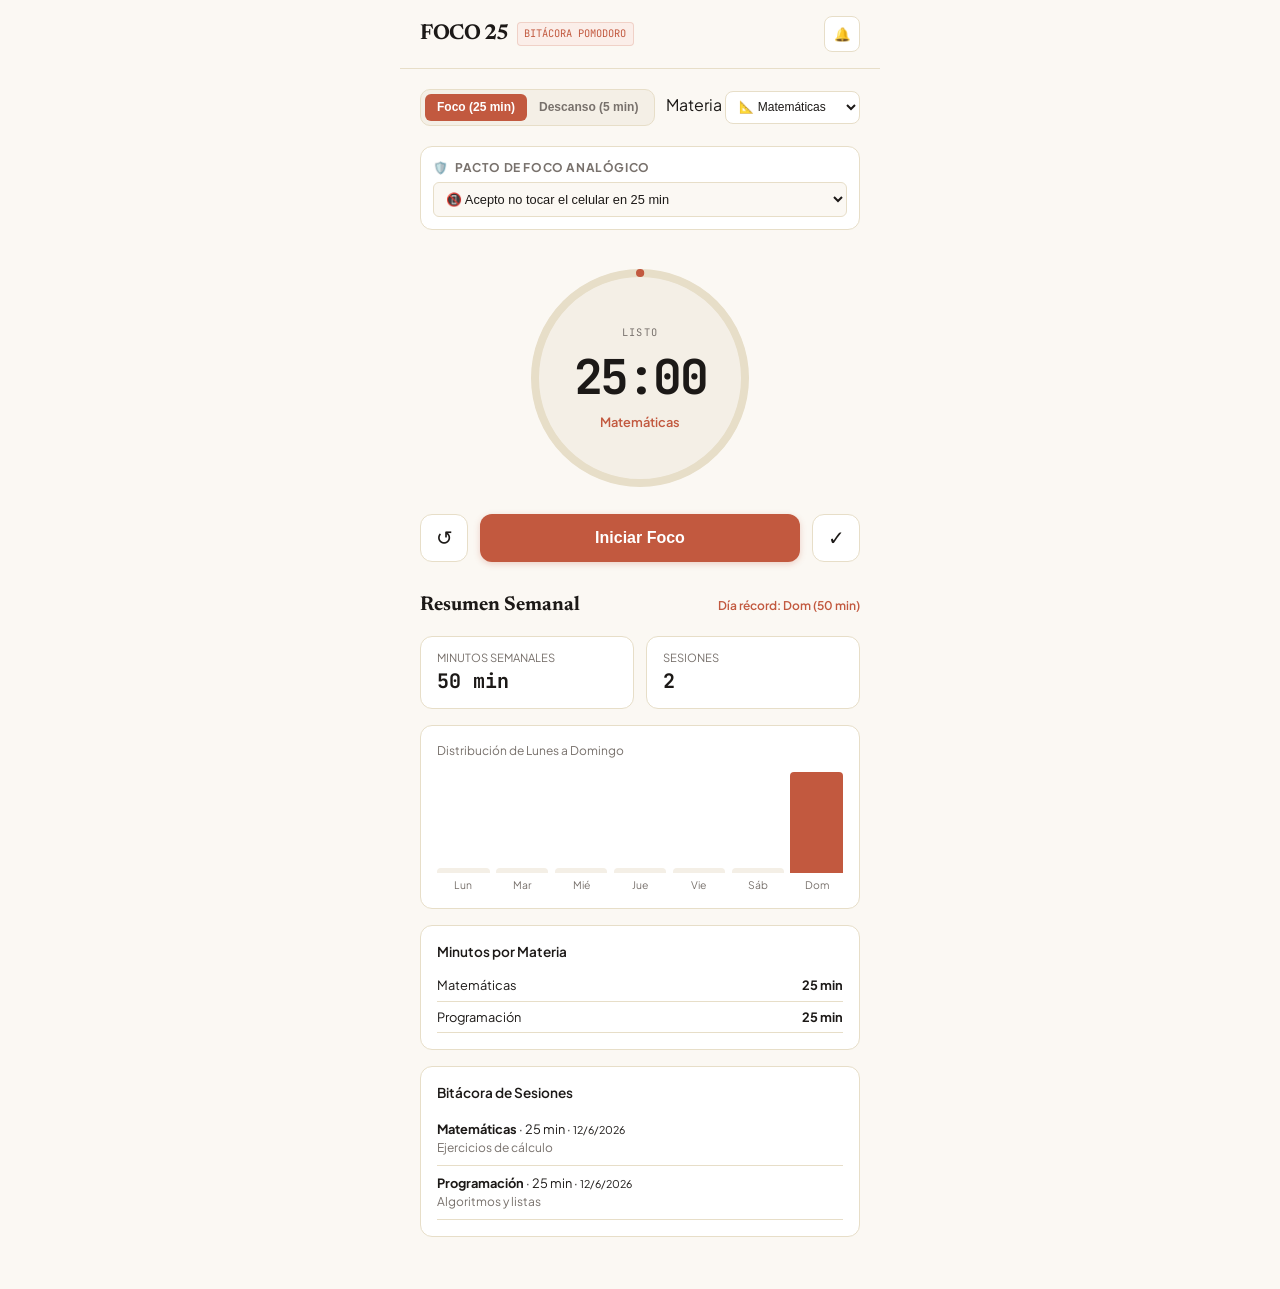
==== habitos-de-estudio-3196324/index.html @ 3e183fe4 "P0: primera version generada con IA" ====
<!DOCTYPE html>
<html lang="es">
<head>
  <meta charset="UTF-8" />
  <meta name="viewport" content="width=device-width, initial-scale=1.0, maximum-scale=1.0, user-scalable=no" />
  <title>FOCO 25 - Hábitos de Estudio y Pomodoro</title>
  <!-- Fuentes Google: Estilo editorial vintage y números tabulares -->
  <link rel="preconnect" href="https://fonts.googleapis.com" />
  <link rel="preconnect" href="https://fonts.gstatic.com" crossorigin />
  <link href="https://fonts.googleapis.com/css2?family=Newsreader:ital,opsz,wght@0,6..72,400..700;1,6..72,400;1,6..72,600&family=Plus+Jakarta+Sans:wght@400;500;600;700&family=JetBrains+Mono:wght@400;500;600&display=swap" rel="stylesheet" />
  <link rel="stylesheet" href="styles.css" />
</head>
<body>
  <!-- Contenedor principal de la app -->
  <div id="app" class="app-container">
    <!-- Encabezado superior -->
    <header class="top-bar">
      <div class="brand">
        <h1 class="logo-title">FOCO 25</h1>
        <span class="badge-tag">Bitácora Pomodoro</span>
      </div>
      <div class="top-actions">
        <button id="btnSoundToggle" class="btn-icon" title="Sonido tictac analógico">
          <span id="soundIcon">🔔</span>
        </button>
      </div>
    </header>

    <!-- Contenido principal -->
    <main class="main-content">
      <!-- Selector de Modo: Trabajo (25m) vs Descanso (5m) -->
      <section class="mode-section">
        <div class="segmented-control">
          <button id="btnModeWork" class="segment-btn active" data-mode="work">Foco (25 min)</button>
          <button id="btnModeBreak" class="segment-btn" data-mode="break">Descanso (5 min)</button>
        </div>

        <!-- Selector de Materia Activa -->
        <div class="subject-picker">
          <label for="selectSubject" class="sr-only">Materia</label>
          <select id="selectSubject" class="select-field">
            <option value="Matemáticas">📐 Matemáticas</option>
            <option value="Programación">💻 Programación</option>
            <option value="Historia">📜 Historia</option>
            <option value="Literatura">📖 Literatura</option>
            <option value="Inglés">🇬🇧 Inglés</option>
          </select>
        </div>
      </section>

      <!-- Toque Innovador: Pacto Anti-Distracción -->
      <section class="commitment-card">
        <div class="commitment-header">
          <span class="shield-icon">🛡️</span>
          <strong>Pacto de Foco Analógico</strong>
        </div>
        <select id="selectIntention" class="select-intention">
          <option value="📵 Acepto no tocar el celular por los próximos 25 minutos.">📵 Acepto no tocar el celular en 25 min</option>
          <option value="✈️ Celular en Modo Avión y guardado en la mochila.">✈️ Modo Avión y teléfono guardado</option>
          <option value="🛡️ Cierro pestañas distractoras; solo el apunte y yo.">🛡️ Cierro pestañas distractoras</option>
          <option value="🧘 Mente presente: una sola tarea hasta que suene la campana.">🧘 Mente presente: solo una tarea</option>
        </select>
      </section>

      <!-- Esfera del Temporizador Circular -->
      <section class="timer-section">
        <div class="timer-clock">
          <svg class="progress-ring" width="240" height="240">
            <circle class="ring-bg" cx="120" cy="120" r="105"></circle>
            <circle id="progressCircle" class="ring-progress" cx="120" cy="120" r="105"></circle>
          </svg>
          <div class="timer-display">
            <div id="timerStatus" class="timer-status">LISTO</div>
            <div id="timeText" class="time-text">25:00</div>
            <div id="activeSubjectText" class="active-subject-label">Matemáticas</div>
          </div>
        </div>

        <!-- Controles ergonómicos -->
        <div class="timer-controls">
          <button id="btnReset" class="btn-secondary" title="Reiniciar">↺</button>
          <button id="btnTogglePlay" class="btn-primary">Iniciar Foco</button>
          <button id="btnManualLog" class="btn-secondary" title="Completar y registrar ahora">✓</button>
        </div>
      </section>

      <!-- Resumen Semanal y Gráfico Visual -->
      <section class="weekly-section">
        <div class="section-title-wrap">
          <h2 class="section-title">Resumen Semanal</h2>
          <span id="bestDayBadge" class="record-badge">Día récord: -</span>
        </div>

        <!-- Métricas Rápidas -->
        <div class="stats-row">
          <div class="stat-box">
            <span class="stat-label">Minutos Semanales</span>
            <span id="totalWeeklyMins" class="stat-value">0 min</span>
          </div>
          <div class="stat-box">
            <span class="stat-label">Sesiones</span>
            <span id="totalWeeklySessions" class="stat-value">0</span>
          </div>
        </div>

        <!-- Gráfico de barras de los 7 días de la semana -->
        <div class="chart-container">
          <div class="chart-title">Distribución de Lunes a Domingo</div>
          <div id="weeklyBars" class="chart-bars">
            <!-- Las barras se generan dinámicamente con JavaScript -->
          </div>
        </div>

        <!-- Desglose por materia -->
        <div class="subject-breakdown-card">
          <h3 class="subsection-title">Minutos por Materia</h3>
          <div id="subjectBreakdownList" class="breakdown-list">
            <!-- Items de materias dinámicos -->
          </div>
        </div>

        <!-- Historial de sesiones recientes -->
        <div class="history-card">
          <h3 class="subsection-title">Bitácora de Sesiones</h3>
          <div id="sessionsHistory" class="history-list">
            <!-- Entradas recientes -->
          </div>
        </div>
      </section>
    </main>

    <!-- Modal de registro de sesión completada -->
    <div id="logModal" class="modal-overlay hidden">
      <div class="modal-card">
        <h3>¡Sesión de 25 min Lograda!</h3>
        <p>Guarda el registro de tu esfuerzo en la bitácora:</p>
        <form id="formSaveSession">
          <div class="form-group">
            <label>Materia estudiada:</label>
            <input type="text" id="modalSubject" class="input-text" readonly />
          </div>
          <div class="form-group">
            <label>Minutos de concentración:</label>
            <input type="number" id="modalMins" class="input-text" value="25" />
          </div>
          <div class="form-group">
            <label>¿Qué avanzaste? (opcional):</label>
            <input type="text" id="modalNotes" class="input-text" placeholder="Ej. Ejercicios tema 4 resueltos" />
          </div>
          <div class="modal-buttons">
            <button type="button" id="btnCancelModal" class="btn-cancel">Descartar</button>
            <button type="submit" class="btn-confirm">Guardar en Bitácora</button>
          </div>
        </form>
      </div>
    </div>
  </div>

  <script src="app.js"></script>
</body>
</html>
---- habitos-de-estudio-3196324/styles.css ----
/* ==========================================================
   FOCO 25 - Estilos Vintage Cálido & Minimalista
   Paleta: Pergamino (#fbf8f3), Tinta (#1c1917), Terracota (#c2593f)
   ========================================================== */

:root {
  --bg-parchment: #fbf8f3;
  --card-parchment: #f4efe6;
  --border-parchment: #e7dec8;
  --ink: #1c1917;
  --ink-muted: #78716c;
  --terracotta: #c2593f;
  --terracotta-dark: #a84830;
  --amber: #d97706;
  --cyan: #0891b2;
  --font-serif: 'Newsreader', Georgia, serif;
  --font-sans: 'Plus Jakarta Sans', system-ui, -apple-system, sans-serif;
  --font-mono: 'JetBrains Mono', monospace;
}

* {
  box-sizing: border-box;
  margin: 0;
  padding: 0;
}

body {
  font-family: var(--font-sans);
  background-color: var(--bg-parchment);
  color: var(--ink);
  line-height: 1.5;
  -webkit-font-smoothing: antialiased;
}

.app-container {
  max-width: 480px;
  margin: 0 auto;
  min-height: 100vh;
  display: flex;
  flex-direction: column;
  padding-bottom: 2rem;
}

/* Barra superior */
.top-bar {
  display: flex;
  align-items: center;
  justify-content: space-between;
  padding: 1rem 1.25rem;
  border-bottom: 1px solid var(--border-parchment);
  background-color: rgba(251, 248, 243, 0.95);
  position: sticky;
  top: 0;
  z-index: 10;
}

.brand {
  display: flex;
  align-items: center;
  gap: 0.5rem;
}

.logo-title {
  font-family: var(--font-serif);
  font-size: 1.35rem;
  font-weight: 700;
  letter-spacing: -0.02em;
}

.badge-tag {
  font-size: 0.65rem;
  font-family: var(--font-mono);
  background: #fbeee9;
  color: var(--terracotta);
  padding: 0.2rem 0.4rem;
  border-radius: 4px;
  border: 1px solid rgba(194, 89, 63, 0.2);
  text-transform: uppercase;
}

.btn-icon {
  background: white;
  border: 1px solid var(--border-parchment);
  border-radius: 8px;
  width: 36px;
  height: 36px;
  display: flex;
  align-items: center;
  justify-content: center;
  cursor: pointer;
}

/* Secciones de contenido */
.main-content {
  padding: 1.25rem;
  display: flex;
  flex-direction: column;
  gap: 1.25rem;
}

.mode-section {
  display: flex;
  justify-content: space-between;
  align-items: center;
  gap: 0.5rem;
}

.segmented-control {
  display: flex;
  background: var(--card-parchment);
  padding: 0.25rem;
  border-radius: 10px;
  border: 1px solid var(--border-parchment);
}

.segment-btn {
  border: none;
  background: transparent;
  padding: 0.4rem 0.75rem;
  font-size: 0.75rem;
  font-weight: 600;
  color: var(--ink-muted);
  border-radius: 6px;
  cursor: pointer;
  transition: all 0.2s;
}

.segment-btn.active {
  background: var(--terracotta);
  color: white;
}

.select-field {
  padding: 0.45rem 0.6rem;
  font-size: 0.75rem;
  border-radius: 8px;
  border: 1px solid var(--border-parchment);
  background: white;
  color: var(--ink);
  cursor: pointer;
}

/* Tarjeta del compromiso analógico */
.commitment-card {
  background: white;
  border: 1px solid var(--border-parchment);
  border-radius: 12px;
  padding: 0.75rem;
  display: flex;
  flex-direction: column;
  gap: 0.35rem;
}

.commitment-header {
  display: flex;
  align-items: center;
  gap: 0.4rem;
  font-size: 0.75rem;
  color: var(--ink-muted);
  text-transform: uppercase;
  letter-spacing: 0.05em;
}

.select-intention {
  width: 100%;
  border: 1px solid var(--border-parchment);
  border-radius: 6px;
  padding: 0.5rem;
  font-size: 0.8rem;
  background: #fbf8f3;
  color: var(--ink);
}

/* Temporizador circular */
.timer-section {
  display: flex;
  flex-direction: column;
  align-items: center;
  margin: 0.5rem 0;
}

.timer-clock {
  position: relative;
  width: 240px;
  height: 240px;
  display: flex;
  align-items: center;
  justify-content: center;
}

.progress-ring {
  transform: rotate(-90deg);
}

.ring-bg {
  fill: var(--card-parchment);
  stroke: var(--border-parchment);
  stroke-width: 8;
}

.ring-progress {
  fill: transparent;
  stroke: var(--terracotta);
  stroke-width: 8;
  stroke-dasharray: 660;
  stroke-dashoffset: 0;
  stroke-linecap: round;
  transition: stroke-dashoffset 0.3s;
}

.timer-display {
  position: absolute;
  text-align: center;
}

.timer-status {
  font-size: 0.65rem;
  font-family: var(--font-mono);
  letter-spacing: 0.1em;
  color: var(--ink-muted);
}

.time-text {
  font-family: var(--font-mono);
  font-size: 3rem;
  font-weight: 700;
  letter-spacing: -0.05em;
}

.active-subject-label {
  font-size: 0.8rem;
  color: var(--terracotta);
  font-weight: 600;
}

/* Botones de control */
.timer-controls {
  display: flex;
  align-items: center;
  gap: 0.75rem;
  margin-top: 1rem;
  width: 100%;
}

.btn-primary {
  flex: 1;
  background: var(--terracotta);
  color: white;
  border: none;
  border-radius: 12px;
  height: 48px;
  font-size: 1rem;
  font-weight: 600;
  cursor: pointer;
  box-shadow: 0 2px 6px rgba(194, 89, 63, 0.25);
}

.btn-secondary {
  width: 48px;
  height: 48px;
  background: white;
  border: 1px solid var(--border-parchment);
  border-radius: 12px;
  font-size: 1.25rem;
  color: var(--ink);
  cursor: pointer;
}

/* Resumen semanal y gráficos */
.weekly-section {
  display: flex;
  flex-direction: column;
  gap: 1rem;
}

.section-title-wrap {
  display: flex;
  justify-content: space-between;
  align-items: baseline;
}

.section-title {
  font-family: var(--font-serif);
  font-size: 1.25rem;
  font-weight: 700;
}

.record-badge {
  font-size: 0.75rem;
  color: var(--terracotta);
  font-weight: 600;
}

.stats-row {
  display: grid;
  grid-template-columns: 1fr 1fr;
  gap: 0.75rem;
}

.stat-box {
  background: white;
  border: 1px solid var(--border-parchment);
  border-radius: 12px;
  padding: 0.75rem 1rem;
}

.stat-label {
  font-size: 0.7rem;
  color: var(--ink-muted);
  text-transform: uppercase;
  display: block;
}

.stat-value {
  font-family: var(--font-mono);
  font-size: 1.25rem;
  font-weight: 700;
}

.chart-container {
  background: white;
  border: 1px solid var(--border-parchment);
  border-radius: 12px;
  padding: 1rem;
}

.chart-title {
  font-size: 0.75rem;
  color: var(--ink-muted);
  margin-bottom: 0.75rem;
}

.chart-bars {
  display: grid;
  grid-template-columns: repeat(7, 1fr);
  gap: 0.4rem;
  height: 120px;
  align-items: flex-end;
}

.bar-col {
  display: flex;
  flex-direction: column;
  align-items: center;
  height: 100%;
  justify-content: flex-end;
}

.bar-pill {
  width: 100%;
  background: var(--card-parchment);
  border-radius: 4px 4px 0 0;
  min-height: 4px;
  transition: height 0.3s;
}

.bar-pill.peak {
  background: var(--terracotta);
}

.bar-label {
  font-size: 0.65rem;
  color: var(--ink-muted);
  margin-top: 0.25rem;
}

.subject-breakdown-card, .history-card {
  background: white;
  border: 1px solid var(--border-parchment);
  border-radius: 12px;
  padding: 1rem;
}

.subsection-title {
  font-size: 0.85rem;
  font-weight: 600;
  margin-bottom: 0.5rem;
}

.breakdown-item {
  display: flex;
  justify-content: space-between;
  font-size: 0.8rem;
  padding: 0.35rem 0;
  border-bottom: 1px solid var(--border-parchment);
}

.history-item {
  font-size: 0.8rem;
  padding: 0.5rem 0;
  border-bottom: 1px solid var(--border-parchment);
}

/* Modales */
.modal-overlay {
  position: fixed;
  inset: 0;
  background: rgba(28, 25, 23, 0.6);
  display: flex;
  align-items: center;
  justify-content: center;
  padding: 1rem;
  z-index: 100;
}

.modal-overlay.hidden {
  display: none;
}

.modal-card {
  background: var(--bg-parchment);
  border-radius: 16px;
  padding: 1.5rem;
  width: 100%;
  max-width: 360px;
  border: 1px solid var(--border-parchment);
}

.form-group {
  margin: 0.75rem 0;
}

.form-group label {
  font-size: 0.75rem;
  display: block;
  margin-bottom: 0.25rem;
}

.input-text {
  width: 100%;
  padding: 0.5rem;
  border-radius: 6px;
  border: 1px solid var(--border-parchment);
  font-size: 0.85rem;
}

.modal-buttons {
  display: flex;
  justify-content: flex-end;
  gap: 0.5rem;
  margin-top: 1rem;
}

.btn-cancel {
  background: transparent;
  border: none;
  color: var(--ink-muted);
  cursor: pointer;
  padding: 0.5rem 0.75rem;
}

.btn-confirm {
  background: var(--terracotta);
  color: white;
  border: none;
  border-radius: 8px;
  padding: 0.5rem 1rem;
  font-weight: 600;
  cursor: pointer;
}
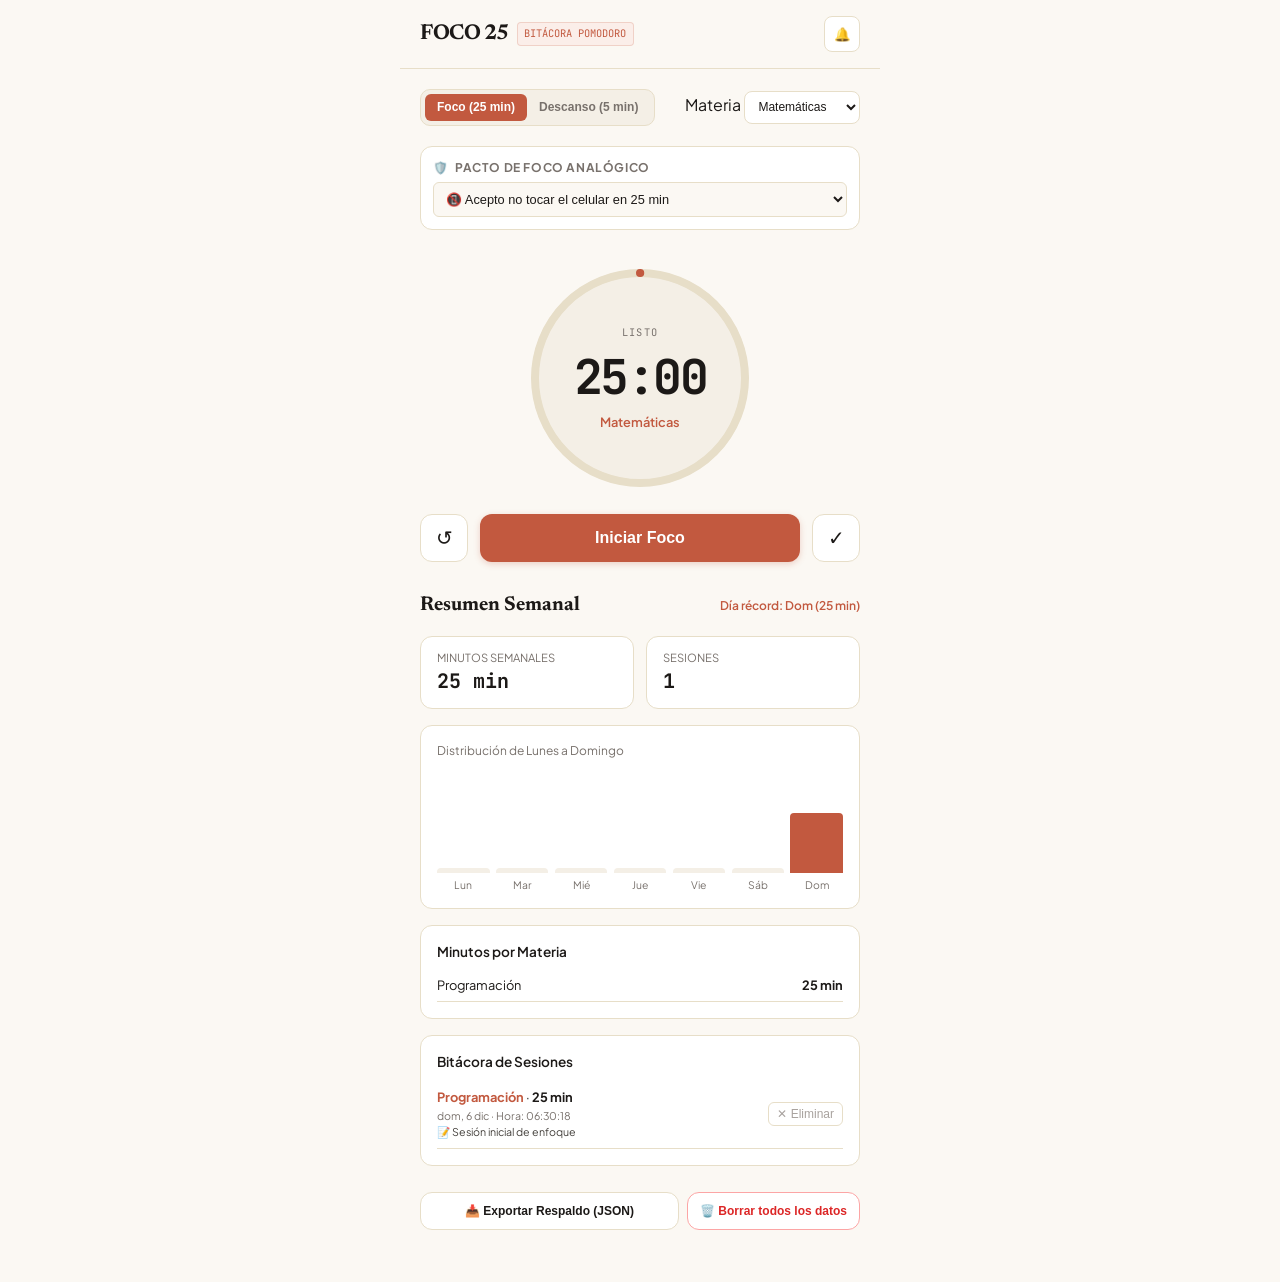
==== commit 40477b19: "M2: persistencia de datos" ====
--- a/habitos-de-estudio-3196324/index.html
+++ b/habitos-de-estudio-3196324/index.html
@@ -126,6 +126,16 @@
             <!-- Entradas recientes -->
           </div>
         </div>
+
+        <!-- Acciones de respaldo y gestión de datos -->
+        <div class="backup-actions" style="display: flex; gap: 8px; flex-wrap: wrap; margin-top: 10px;">
+          <button id="btnExportJSON" class="btn-secondary" style="flex: 1; height: 38px; font-size: 0.75rem; font-weight: 600; width: auto; padding: 0 12px; display: flex; align-items: center; justify-content: center; gap: 6px;">
+            📥 Exportar Respaldo (JSON)
+          </button>
+          <button id="btnClearAll" class="btn-secondary" style="height: 38px; font-size: 0.75rem; font-weight: 600; width: auto; padding: 0 12px; color: #dc2626; border-color: #fca5a5;">
+            🗑️ Borrar todos los datos
+          </button>
+        </div>
       </section>
     </main>
 
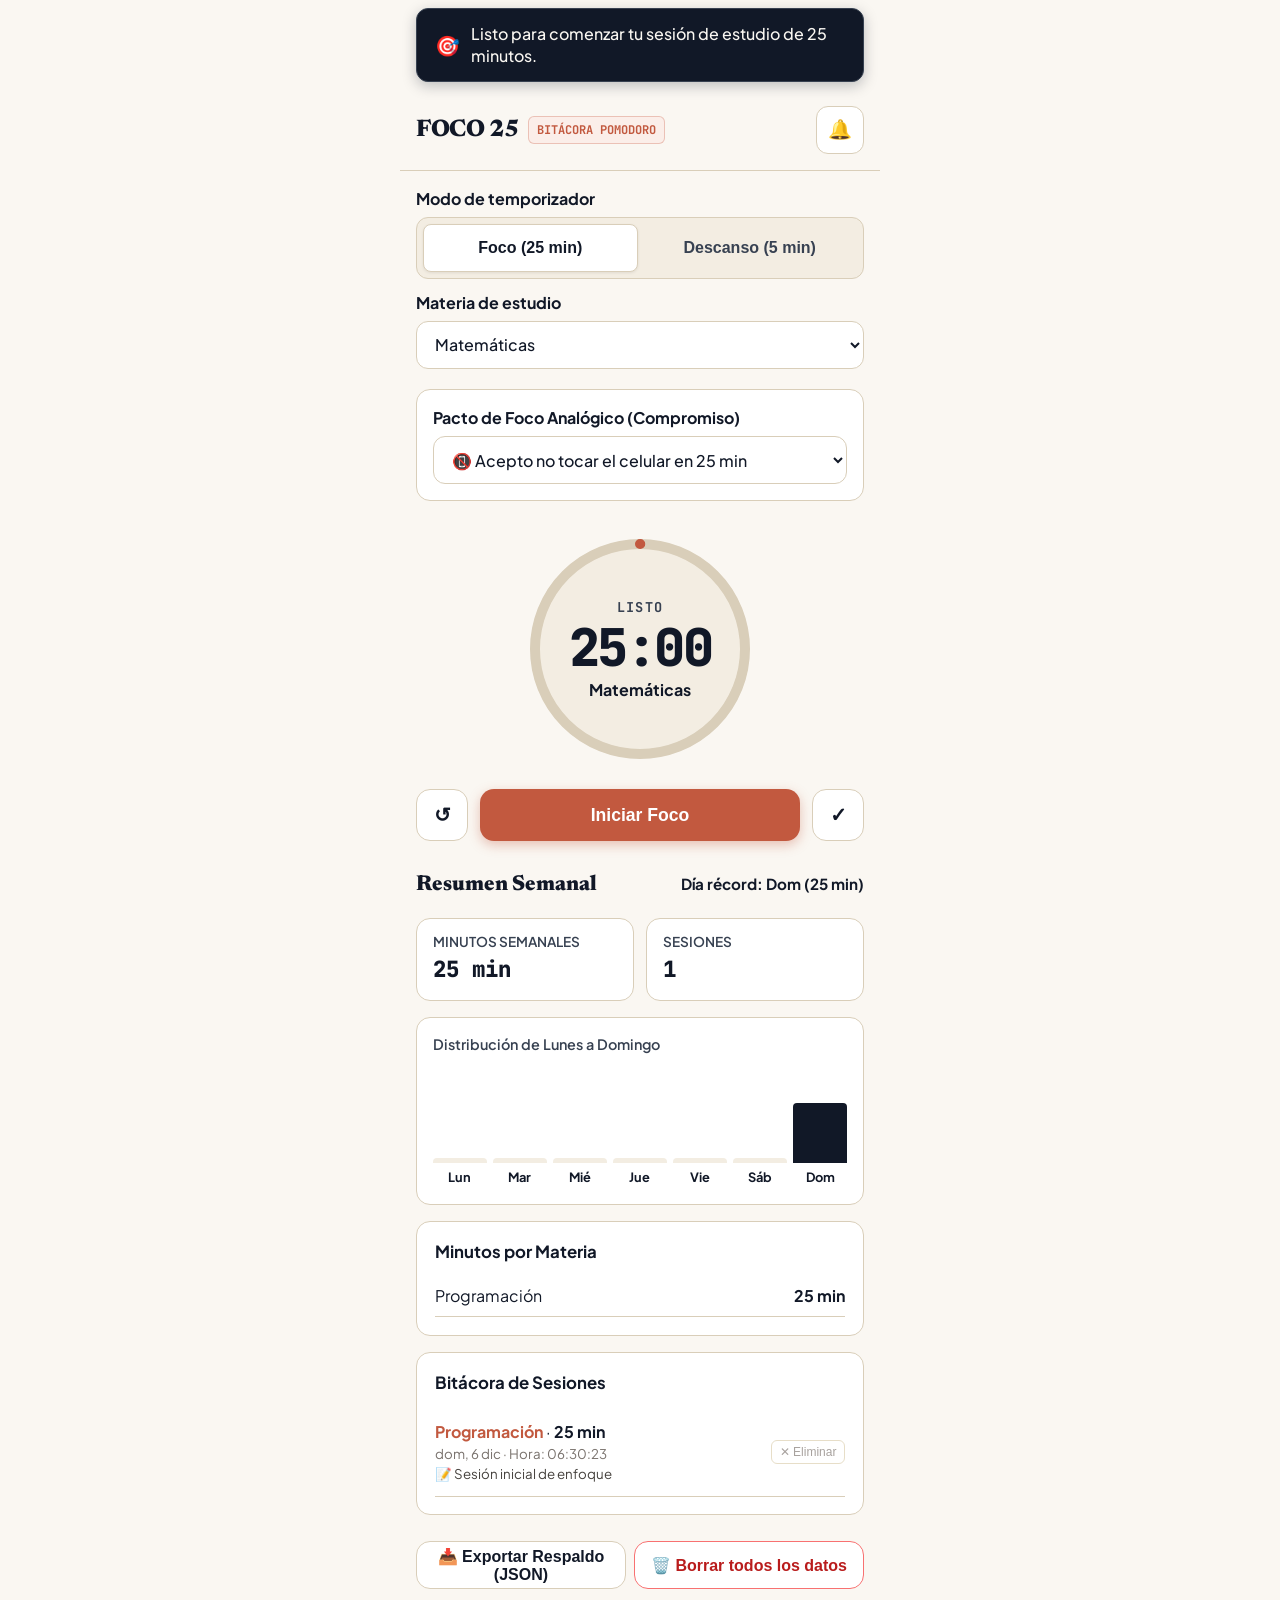
==== commit d9948abc: "M3: experiencia de uso en celular" ====
--- a/habitos-de-estudio-3196324/index.html
+++ b/habitos-de-estudio-3196324/index.html
@@ -13,6 +13,12 @@
 <body>
   <!-- Contenedor principal de la app -->
   <div id="app" class="app-container">
+    <!-- Aviso tipo Toast flotante (éxito y estado en español claro) -->
+    <div id="toastNotification" class="toast-notice" role="alert" aria-live="polite">
+      <span class="toast-icon">🎯</span>
+      <span id="toastMessage" class="toast-message">Listo para comenzar tu sesión de estudio de 25 minutos.</span>
+    </div>
+
     <!-- Encabezado superior -->
     <header class="top-bar">
       <div class="brand">
@@ -30,14 +36,17 @@
     <main class="main-content">
       <!-- Selector de Modo: Trabajo (25m) vs Descanso (5m) -->
       <section class="mode-section">
-        <div class="segmented-control">
-          <button id="btnModeWork" class="segment-btn active" data-mode="work">Foco (25 min)</button>
-          <button id="btnModeBreak" class="segment-btn" data-mode="break">Descanso (5 min)</button>
+        <div class="mode-control-group">
+          <label class="form-label">Modo de temporizador</label>
+          <div class="segmented-control">
+            <button id="btnModeWork" class="segment-btn active" data-mode="work">Foco (25 min)</button>
+            <button id="btnModeBreak" class="segment-btn" data-mode="break">Descanso (5 min)</button>
+          </div>
         </div>
 
-        <!-- Selector de Materia Activa -->
-        <div class="subject-picker">
-          <label for="selectSubject" class="sr-only">Materia</label>
+        <!-- Selector de Materia Activa con etiqueta visible -->
+        <div class="subject-picker-group">
+          <label for="selectSubject" class="form-label">Materia de estudio</label>
           <select id="selectSubject" class="select-field">
             <option value="Matemáticas">📐 Matemáticas</option>
             <option value="Programación">💻 Programación</option>
@@ -48,12 +57,9 @@
         </div>
       </section>
 
-      <!-- Toque Innovador: Pacto Anti-Distracción -->
+      <!-- Toque Innovador: Pacto Anti-Distracción con etiqueta visible -->
       <section class="commitment-card">
-        <div class="commitment-header">
-          <span class="shield-icon">🛡️</span>
-          <strong>Pacto de Foco Analógico</strong>
-        </div>
+        <label for="selectIntention" class="form-label">Pacto de Foco Analógico (Compromiso)</label>
         <select id="selectIntention" class="select-intention">
           <option value="📵 Acepto no tocar el celular por los próximos 25 minutos.">📵 Acepto no tocar el celular en 25 min</option>
           <option value="✈️ Celular en Modo Avión y guardado en la mochila.">✈️ Modo Avión y teléfono guardado</option>
@@ -123,16 +129,20 @@
         <div class="history-card">
           <h3 class="subsection-title">Bitácora de Sesiones</h3>
           <div id="sessionsHistory" class="history-list">
-            <!-- Entradas recientes -->
+            <!-- Estado vacío amable e ilustrativo inicial -->
+            <div class="empty-state-card">
+              <span class="empty-state-icon">🎯</span>
+              <p class="empty-state-text">🎯 Todavía no has registrado tu primer bloque. Toca 'Iniciar Foco' arriba para arrancar tus 25 minutos de estudio.</p>
+            </div>
           </div>
         </div>
 
         <!-- Acciones de respaldo y gestión de datos -->
         <div class="backup-actions" style="display: flex; gap: 8px; flex-wrap: wrap; margin-top: 10px;">
-          <button id="btnExportJSON" class="btn-secondary" style="flex: 1; height: 38px; font-size: 0.75rem; font-weight: 600; width: auto; padding: 0 12px; display: flex; align-items: center; justify-content: center; gap: 6px;">
+          <button id="btnExportJSON" class="btn-secondary" style="flex: 1; height: 48px; min-height: 48px; font-size: 1rem; font-weight: 600; width: auto; padding: 0 16px; display: flex; align-items: center; justify-content: center; gap: 8px;">
             📥 Exportar Respaldo (JSON)
           </button>
-          <button id="btnClearAll" class="btn-secondary" style="height: 38px; font-size: 0.75rem; font-weight: 600; width: auto; padding: 0 12px; color: #dc2626; border-color: #fca5a5;">
+          <button id="btnClearAll" class="btn-secondary" style="height: 48px; min-height: 48px; font-size: 1rem; font-weight: 600; width: auto; padding: 0 16px; color: #b91c1c; border-color: #f87171;">
             🗑️ Borrar todos los datos
           </button>
         </div>
@@ -142,20 +152,20 @@
     <!-- Modal de registro de sesión completada -->
     <div id="logModal" class="modal-overlay hidden">
       <div class="modal-card">
-        <h3>¡Sesión de 25 min Lograda!</h3>
-        <p>Guarda el registro de tu esfuerzo en la bitácora:</p>
+        <h3 class="modal-title">¡Sesión de 25 min Lograda!</h3>
+        <p class="modal-subtitle">Guarda el registro de tu esfuerzo en la bitácora:</p>
         <form id="formSaveSession">
           <div class="form-group">
-            <label>Materia estudiada:</label>
+            <label for="modalSubject" class="form-label">Materia estudiada:</label>
             <input type="text" id="modalSubject" class="input-text" readonly />
           </div>
           <div class="form-group">
-            <label>Minutos de concentración:</label>
+            <label for="modalMins" class="form-label">Minutos de concentración:</label>
             <input type="number" id="modalMins" class="input-text" value="25" />
           </div>
           <div class="form-group">
-            <label>¿Qué avanzaste? (opcional):</label>
-            <input type="text" id="modalNotes" class="input-text" placeholder="Ej. Ejercicios tema 4 resueltos" />
+            <label for="modalNotes" class="form-label">Tema o avance alcanzado (opcional):</label>
+            <input type="text" id="modalNotes" class="input-text" placeholder="Ej. Ejercicios de cálculo resueltos" />
           </div>
           <div class="modal-buttons">
             <button type="button" id="btnCancelModal" class="btn-cancel">Descartar</button>
--- a/habitos-de-estudio-3196324/styles.css
+++ b/habitos-de-estudio-3196324/styles.css
@@ -1,18 +1,19 @@
 /* ==========================================================
-   FOCO 25 - Estilos Vintage Cálido & Minimalista
-   Paleta: Pergamino (#fbf8f3), Tinta (#1c1917), Terracota (#c2593f)
+   FOCO 25 - Estilos con Alto Contraste y Ergonomía Móvil
+   Paleta: Pergamino claro (#faf7f2), Tinta profunda (#111827)
+   Requisitos: 320px mínimo, táctiles >= 48px, texto >= 16px
    ========================================================== */
 
 :root {
-  --bg-parchment: #fbf8f3;
-  --card-parchment: #f4efe6;
-  --border-parchment: #e7dec8;
-  --ink: #1c1917;
-  --ink-muted: #78716c;
-  --terracotta: #c2593f;
+  --bg-parchment: #faf7f2;
+  --card-parchment: #f3ede2;
+  --border-parchment: #d9ceb9;
+  --ink: #111827;        /* Negro tinta de altísimo contraste (WCAG AAA > 12:1) */
+  --ink-muted: #374151;  /* Gris profundo legible al sol (> 6.5:1) */
+  --terracotta: #c2593f; /* Color exclusivo del botón principal "Iniciar Foco" */
   --terracotta-dark: #a84830;
-  --amber: #d97706;
-  --cyan: #0891b2;
+  --amber: #b45309;
+  --cyan: #0e7490;
   --font-serif: 'Newsreader', Georgia, serif;
   --font-sans: 'Plus Jakarta Sans', system-ui, -apple-system, sans-serif;
   --font-mono: 'JetBrains Mono', monospace;
@@ -24,21 +25,63 @@
   padding: 0;
 }
 
+html {
+  font-size: 16px; /* Garantiza que nada sea menor a 16px para evitar auto-zoom en móviles */
+}
+
 body {
   font-family: var(--font-sans);
+  font-size: 1rem; /* 16px */
   background-color: var(--bg-parchment);
   color: var(--ink);
   line-height: 1.5;
   -webkit-font-smoothing: antialiased;
-}
-
+  min-width: 320px;
+}
+
+/* Contenedor responsivo para uso con una sola mano desde 320px */
 .app-container {
+  width: 100%;
   max-width: 480px;
+  min-width: 320px;
   margin: 0 auto;
   min-height: 100vh;
   display: flex;
   flex-direction: column;
-  padding-bottom: 2rem;
+  padding-bottom: 2.5rem;
+}
+
+/* 6. Aviso tipo Toast flotante (mensajes claros de éxito/aviso) */
+.toast-notice {
+  position: sticky;
+  top: 0.5rem;
+  z-index: 100;
+  margin: 0.5rem 1rem;
+  background-color: #111827;
+  color: #faf7f2;
+  border-radius: 12px;
+  padding: 0.85rem 1.15rem;
+  display: flex;
+  align-items: center;
+  gap: 0.65rem;
+  font-size: 1rem; /* 16px */
+  font-weight: 500;
+  box-shadow: 0 4px 14px rgba(17, 24, 39, 0.25);
+  border: 1px solid #374151;
+}
+
+.toast-notice.hidden {
+  display: none;
+}
+
+.toast-icon {
+  font-size: 1.25rem;
+  flex-shrink: 0;
+}
+
+.toast-message {
+  flex: 1;
+  line-height: 1.4;
 }
 
 /* Barra superior */
@@ -46,9 +89,9 @@
   display: flex;
   align-items: center;
   justify-content: space-between;
-  padding: 1rem 1.25rem;
-  border-bottom: 1px solid var(--border-parchment);
-  background-color: rgba(251, 248, 243, 0.95);
+  padding: 1rem;
+  border-bottom: 1.5px solid var(--border-parchment);
+  background-color: var(--bg-parchment);
   position: sticky;
   top: 0;
   z-index: 10;
@@ -62,113 +105,132 @@
 
 .logo-title {
   font-family: var(--font-serif);
-  font-size: 1.35rem;
-  font-weight: 700;
+  font-size: 1.5rem;
+  font-weight: 800;
+  color: var(--ink);
   letter-spacing: -0.02em;
 }
 
 .badge-tag {
-  font-size: 0.65rem;
+  font-size: 0.75rem;
   font-family: var(--font-mono);
   background: #fbeee9;
   color: var(--terracotta);
-  padding: 0.2rem 0.4rem;
-  border-radius: 4px;
-  border: 1px solid rgba(194, 89, 63, 0.2);
+  padding: 0.25rem 0.5rem;
+  border-radius: 6px;
+  font-weight: 700;
+  border: 1px solid rgba(194, 89, 63, 0.3);
   text-transform: uppercase;
 }
 
+/* 1. Área táctil mínima de 48px para botones de iconos */
 .btn-icon {
   background: white;
-  border: 1px solid var(--border-parchment);
-  border-radius: 8px;
-  width: 36px;
-  height: 36px;
+  border: 1.5px solid var(--border-parchment);
+  border-radius: 12px;
+  width: 48px;
+  min-width: 48px;
+  height: 48px;
+  min-height: 48px;
   display: flex;
   align-items: center;
   justify-content: center;
-  cursor: pointer;
-}
-
-/* Secciones de contenido */
+  font-size: 1.2rem;
+  cursor: pointer;
+  color: var(--ink);
+}
+
+/* Contenido principal */
 .main-content {
-  padding: 1.25rem;
+  padding: 1rem;
   display: flex;
   flex-direction: column;
   gap: 1.25rem;
 }
 
+/* 3. Etiquetas visibles e inequívocas para todos los campos */
+.form-label {
+  display: block;
+  font-size: 1rem; /* 16px */
+  font-weight: 700;
+  color: var(--ink);
+  margin-bottom: 0.4rem;
+}
+
 .mode-section {
   display: flex;
-  justify-content: space-between;
-  align-items: center;
-  gap: 0.5rem;
-}
-
+  flex-direction: column;
+  gap: 0.75rem;
+}
+
+.mode-control-group, .subject-picker-group {
+  display: flex;
+  flex-direction: column;
+}
+
+/* Controles segmentados con áreas táctiles de 48px */
 .segmented-control {
   display: flex;
   background: var(--card-parchment);
-  padding: 0.25rem;
-  border-radius: 10px;
-  border: 1px solid var(--border-parchment);
+  padding: 0.35rem;
+  border-radius: 12px;
+  border: 1.5px solid var(--border-parchment);
+  gap: 0.25rem;
 }
 
 .segment-btn {
-  border: none;
+  flex: 1;
+  border: 1.5px solid transparent;
   background: transparent;
-  padding: 0.4rem 0.75rem;
-  font-size: 0.75rem;
+  min-height: 48px;
+  font-size: 1rem; /* 16px */
   font-weight: 600;
   color: var(--ink-muted);
-  border-radius: 6px;
+  border-radius: 8px;
   cursor: pointer;
   transition: all 0.2s;
-}
-
+  display: flex;
+  align-items: center;
+  justify-content: center;
+}
+
+/* Botón secundario seleccionado (neutro sin competir con Iniciar Foco) */
 .segment-btn.active {
-  background: var(--terracotta);
-  color: white;
-}
-
-.select-field {
-  padding: 0.45rem 0.6rem;
-  font-size: 0.75rem;
-  border-radius: 8px;
-  border: 1px solid var(--border-parchment);
-  background: white;
-  color: var(--ink);
-  cursor: pointer;
+  background: #ffffff;
+  color: var(--ink);
+  border-color: var(--border-parchment);
+  box-shadow: 0 1px 3px rgba(0, 0, 0, 0.08);
+}
+
+/* 1 y 2. Selectores de formulario con altura de 48px y texto de 16px */
+.select-field, .select-intention, .input-text {
+  width: 100%;
+  height: 48px;
+  min-height: 48px;
+  padding: 0 0.85rem;
+  font-size: 1rem; /* 16px exactos: previene zoom involuntario en iPhone */
+  font-family: var(--font-sans);
+  border-radius: 12px;
+  border: 1.5px solid var(--border-parchment);
+  background: #ffffff;
+  color: var(--ink);
+  font-weight: 500;
+  cursor: pointer;
+}
+
+.select-field:focus, .select-intention:focus, .input-text:focus {
+  outline: none;
+  border-color: var(--ink);
 }
 
 /* Tarjeta del compromiso analógico */
 .commitment-card {
-  background: white;
-  border: 1px solid var(--border-parchment);
-  border-radius: 12px;
-  padding: 0.75rem;
-  display: flex;
-  flex-direction: column;
-  gap: 0.35rem;
-}
-
-.commitment-header {
-  display: flex;
-  align-items: center;
-  gap: 0.4rem;
-  font-size: 0.75rem;
-  color: var(--ink-muted);
-  text-transform: uppercase;
-  letter-spacing: 0.05em;
-}
-
-.select-intention {
-  width: 100%;
-  border: 1px solid var(--border-parchment);
-  border-radius: 6px;
-  padding: 0.5rem;
-  font-size: 0.8rem;
-  background: #fbf8f3;
-  color: var(--ink);
+  background: #ffffff;
+  border: 1.5px solid var(--border-parchment);
+  border-radius: 14px;
+  padding: 1rem;
+  display: flex;
+  flex-direction: column;
 }
 
 /* Temporizador circular */
@@ -195,13 +257,13 @@
 .ring-bg {
   fill: var(--card-parchment);
   stroke: var(--border-parchment);
-  stroke-width: 8;
+  stroke-width: 10;
 }
 
 .ring-progress {
   fill: transparent;
   stroke: var(--terracotta);
-  stroke-width: 8;
+  stroke-width: 10;
   stroke-dasharray: 660;
   stroke-dashoffset: 0;
   stroke-linecap: round;
@@ -214,56 +276,81 @@
 }
 
 .timer-status {
-  font-size: 0.65rem;
+  font-size: 0.85rem;
   font-family: var(--font-mono);
+  font-weight: 700;
   letter-spacing: 0.1em;
   color: var(--ink-muted);
 }
 
 .time-text {
   font-family: var(--font-mono);
-  font-size: 3rem;
-  font-weight: 700;
+  font-size: 3.25rem;
+  font-weight: 800;
+  color: var(--ink);
   letter-spacing: -0.05em;
+  line-height: 1;
+  margin: 0.25rem 0;
 }
 
 .active-subject-label {
-  font-size: 0.8rem;
-  color: var(--terracotta);
-  font-weight: 600;
-}
-
-/* Botones de control */
+  font-size: 1rem;
+  color: var(--ink);
+  font-weight: 700;
+}
+
+/* Controles del temporizador */
 .timer-controls {
   display: flex;
   align-items: center;
   gap: 0.75rem;
-  margin-top: 1rem;
+  margin-top: 1.25rem;
   width: 100%;
 }
 
+/* 4. EL ÚNICO BOTÓN PRINCIPAL DESTACADO POR PANTALLA: "Iniciar Foco" */
 .btn-primary {
   flex: 1;
-  background: var(--terracotta);
-  color: white;
+  background: var(--terracotta); /* Terracota cálido protagonista */
+  color: #ffffff;
   border: none;
-  border-radius: 12px;
-  height: 48px;
-  font-size: 1rem;
+  border-radius: 14px;
+  height: 52px;
+  min-height: 48px;
+  font-size: 1.1rem; /* >= 16px */
+  font-weight: 700;
+  cursor: pointer;
+  box-shadow: 0 4px 12px rgba(194, 89, 63, 0.35);
+  display: flex;
+  align-items: center;
+  justify-content: center;
+  gap: 0.5rem;
+}
+
+.btn-primary:active {
+  transform: scale(0.98);
+}
+
+/* 4. BOTONES SECUNDARIOS CON BORDES Y TONOS NEUTROS */
+.btn-secondary {
+  width: 52px;
+  min-width: 48px;
+  height: 52px;
+  min-height: 48px;
+  background: #ffffff;
+  border: 1.5px solid var(--border-parchment);
+  border-radius: 14px;
+  font-size: 1.25rem;
+  color: var(--ink);
+  cursor: pointer;
+  display: flex;
+  align-items: center;
+  justify-content: center;
   font-weight: 600;
-  cursor: pointer;
-  box-shadow: 0 2px 6px rgba(194, 89, 63, 0.25);
-}
-
-.btn-secondary {
-  width: 48px;
-  height: 48px;
-  background: white;
-  border: 1px solid var(--border-parchment);
-  border-radius: 12px;
-  font-size: 1.25rem;
-  color: var(--ink);
-  cursor: pointer;
+}
+
+.btn-secondary:hover {
+  background: var(--card-parchment);
 }
 
 /* Resumen semanal y gráficos */
@@ -281,14 +368,15 @@
 
 .section-title {
   font-family: var(--font-serif);
-  font-size: 1.25rem;
-  font-weight: 700;
+  font-size: 1.35rem;
+  font-weight: 800;
+  color: var(--ink);
 }
 
 .record-badge {
-  font-size: 0.75rem;
-  color: var(--terracotta);
-  font-weight: 600;
+  font-size: 0.95rem;
+  color: var(--ink);
+  font-weight: 700;
 }
 
 .stats-row {
@@ -298,36 +386,39 @@
 }
 
 .stat-box {
-  background: white;
-  border: 1px solid var(--border-parchment);
-  border-radius: 12px;
-  padding: 0.75rem 1rem;
+  background: #ffffff;
+  border: 1.5px solid var(--border-parchment);
+  border-radius: 14px;
+  padding: 0.85rem 1rem;
 }
 
 .stat-label {
-  font-size: 0.7rem;
+  font-size: 0.85rem;
   color: var(--ink-muted);
   text-transform: uppercase;
+  font-weight: 600;
   display: block;
 }
 
 .stat-value {
   font-family: var(--font-mono);
-  font-size: 1.25rem;
-  font-weight: 700;
+  font-size: 1.4rem;
+  font-weight: 800;
+  color: var(--ink);
 }
 
 .chart-container {
-  background: white;
-  border: 1px solid var(--border-parchment);
-  border-radius: 12px;
+  background: #ffffff;
+  border: 1.5px solid var(--border-parchment);
+  border-radius: 14px;
   padding: 1rem;
 }
 
 .chart-title {
-  font-size: 0.75rem;
+  font-size: 0.9rem;
   color: var(--ink-muted);
   margin-bottom: 0.75rem;
+  font-weight: 600;
 }
 
 .chart-bars {
@@ -355,47 +446,78 @@
 }
 
 .bar-pill.peak {
-  background: var(--terracotta);
+  background: var(--ink); /* Barra pico en tinta de alto contraste */
 }
 
 .bar-label {
-  font-size: 0.65rem;
-  color: var(--ink-muted);
-  margin-top: 0.25rem;
+  font-size: 0.8rem;
+  color: var(--ink);
+  font-weight: 700;
+  margin-top: 0.35rem;
 }
 
 .subject-breakdown-card, .history-card {
-  background: white;
-  border: 1px solid var(--border-parchment);
-  border-radius: 12px;
-  padding: 1rem;
+  background: #ffffff;
+  border: 1.5px solid var(--border-parchment);
+  border-radius: 14px;
+  padding: 1.1rem;
 }
 
 .subsection-title {
-  font-size: 0.85rem;
-  font-weight: 600;
-  margin-bottom: 0.5rem;
+  font-size: 1.05rem;
+  font-weight: 700;
+  color: var(--ink);
+  margin-bottom: 0.75rem;
 }
 
 .breakdown-item {
   display: flex;
   justify-content: space-between;
-  font-size: 0.8rem;
-  padding: 0.35rem 0;
-  border-bottom: 1px solid var(--border-parchment);
-}
-
-.history-item {
-  font-size: 0.8rem;
+  font-size: 1rem; /* 16px */
   padding: 0.5rem 0;
   border-bottom: 1px solid var(--border-parchment);
+  color: var(--ink);
+}
+
+.history-item {
+  font-size: 1rem; /* 16px */
+  padding: 0.75rem 0;
+  border-bottom: 1px solid var(--border-parchment);
+  color: var(--ink);
+}
+
+/* 5. ESTADO VACÍO AMABLE E ILUSTRATIVO */
+.empty-state-card {
+  background: var(--card-parchment);
+  border: 1.5px dashed var(--border-parchment);
+  border-radius: 14px;
+  padding: 1.5rem 1rem;
+  text-align: center;
+  display: flex;
+  flex-direction: column;
+  align-items: center;
+  gap: 0.75rem;
+  margin: 0.5rem 0;
+}
+
+.empty-state-icon {
+  font-size: 2.75rem;
+  display: block;
+}
+
+.empty-state-text {
+  font-size: 1rem; /* 16px */
+  font-weight: 600;
+  color: var(--ink);
+  line-height: 1.45;
+  max-width: 340px;
 }
 
 /* Modales */
 .modal-overlay {
   position: fixed;
   inset: 0;
-  background: rgba(28, 25, 23, 0.6);
+  background: rgba(17, 24, 39, 0.7);
   display: flex;
   align-items: center;
   justify-content: center;
@@ -409,52 +531,60 @@
 
 .modal-card {
   background: var(--bg-parchment);
-  border-radius: 16px;
+  border-radius: 18px;
   padding: 1.5rem;
   width: 100%;
-  max-width: 360px;
-  border: 1px solid var(--border-parchment);
+  max-width: 380px;
+  min-width: 300px;
+  border: 1.5px solid var(--border-parchment);
+  box-shadow: 0 8px 30px rgba(0, 0, 0, 0.25);
+}
+
+.modal-title {
+  font-family: var(--font-serif);
+  font-size: 1.35rem;
+  font-weight: 800;
+  color: var(--ink);
+}
+
+.modal-subtitle {
+  font-size: 0.95rem;
+  color: var(--ink-muted);
+  margin-top: 0.25rem;
 }
 
 .form-group {
-  margin: 0.75rem 0;
-}
-
-.form-group label {
-  font-size: 0.75rem;
-  display: block;
-  margin-bottom: 0.25rem;
-}
-
-.input-text {
-  width: 100%;
-  padding: 0.5rem;
-  border-radius: 6px;
-  border: 1px solid var(--border-parchment);
-  font-size: 0.85rem;
-}
-
+  margin: 1rem 0;
+}
+
+/* Botones del modal: Secundarios con bordes o tonos neutros para no rivalizar */
 .modal-buttons {
   display: flex;
   justify-content: flex-end;
-  gap: 0.5rem;
-  margin-top: 1rem;
+  gap: 0.75rem;
+  margin-top: 1.25rem;
 }
 
 .btn-cancel {
   background: transparent;
-  border: none;
+  border: 1.5px solid var(--border-parchment);
   color: var(--ink-muted);
   cursor: pointer;
-  padding: 0.5rem 0.75rem;
+  padding: 0 1rem;
+  min-height: 48px;
+  font-size: 1rem;
+  font-weight: 600;
+  border-radius: 12px;
 }
 
 .btn-confirm {
-  background: var(--terracotta);
-  color: white;
-  border: none;
-  border-radius: 8px;
-  padding: 0.5rem 1rem;
-  font-weight: 600;
-  cursor: pointer;
-}
+  background: #ffffff;
+  color: var(--ink);
+  border: 1.5px solid var(--ink);
+  border-radius: 12px;
+  padding: 0 1.25rem;
+  min-height: 48px;
+  font-size: 1rem;
+  font-weight: 700;
+  cursor: pointer;
+}
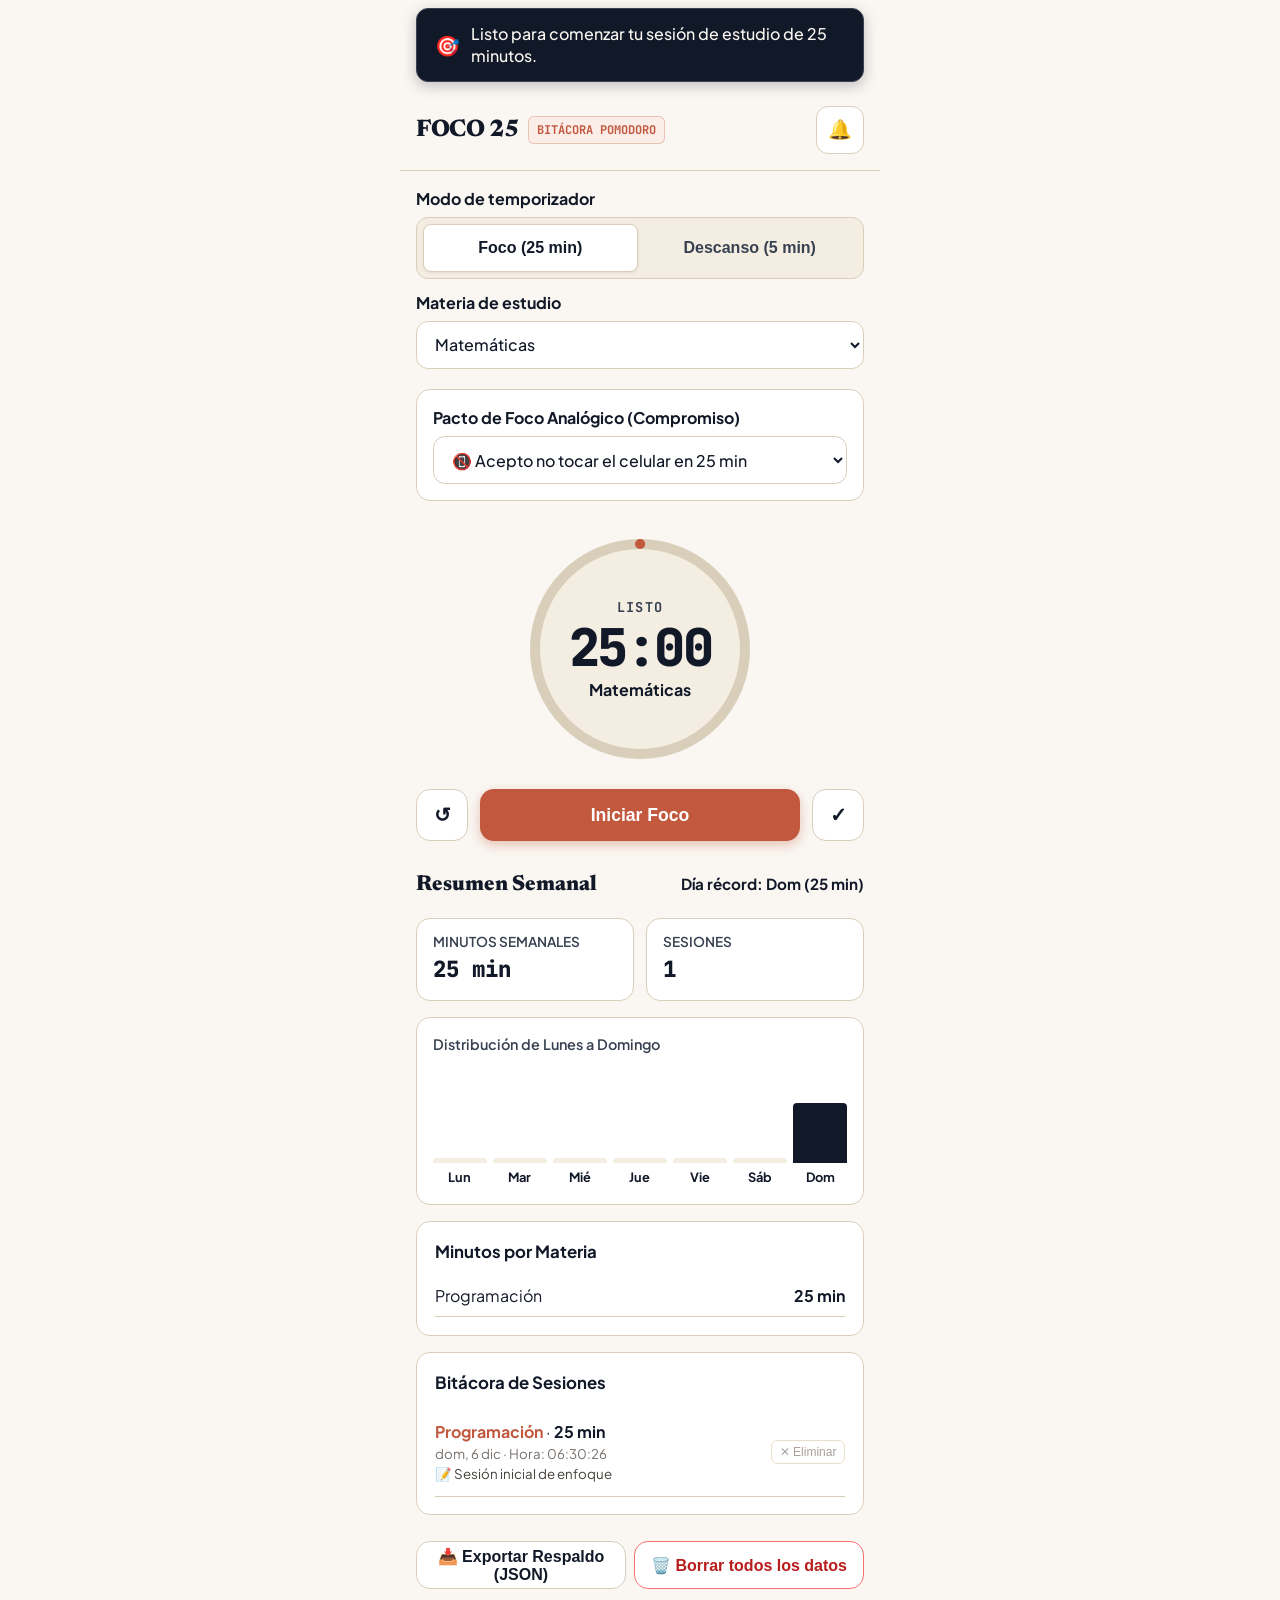
==== commit 642a6320: "M4: validaciones y manejo de errores" ====
--- a/habitos-de-estudio-3196324/index.html
+++ b/habitos-de-estudio-3196324/index.html
@@ -157,7 +157,7 @@
         <form id="formSaveSession">
           <div class="form-group">
             <label for="modalSubject" class="form-label">Materia estudiada:</label>
-            <input type="text" id="modalSubject" class="input-text" readonly />
+            <input type="text" id="modalSubject" class="input-text" maxlength="45" placeholder="Ej. Matemáticas" />
           </div>
           <div class="form-group">
             <label for="modalMins" class="form-label">Minutos de concentración:</label>
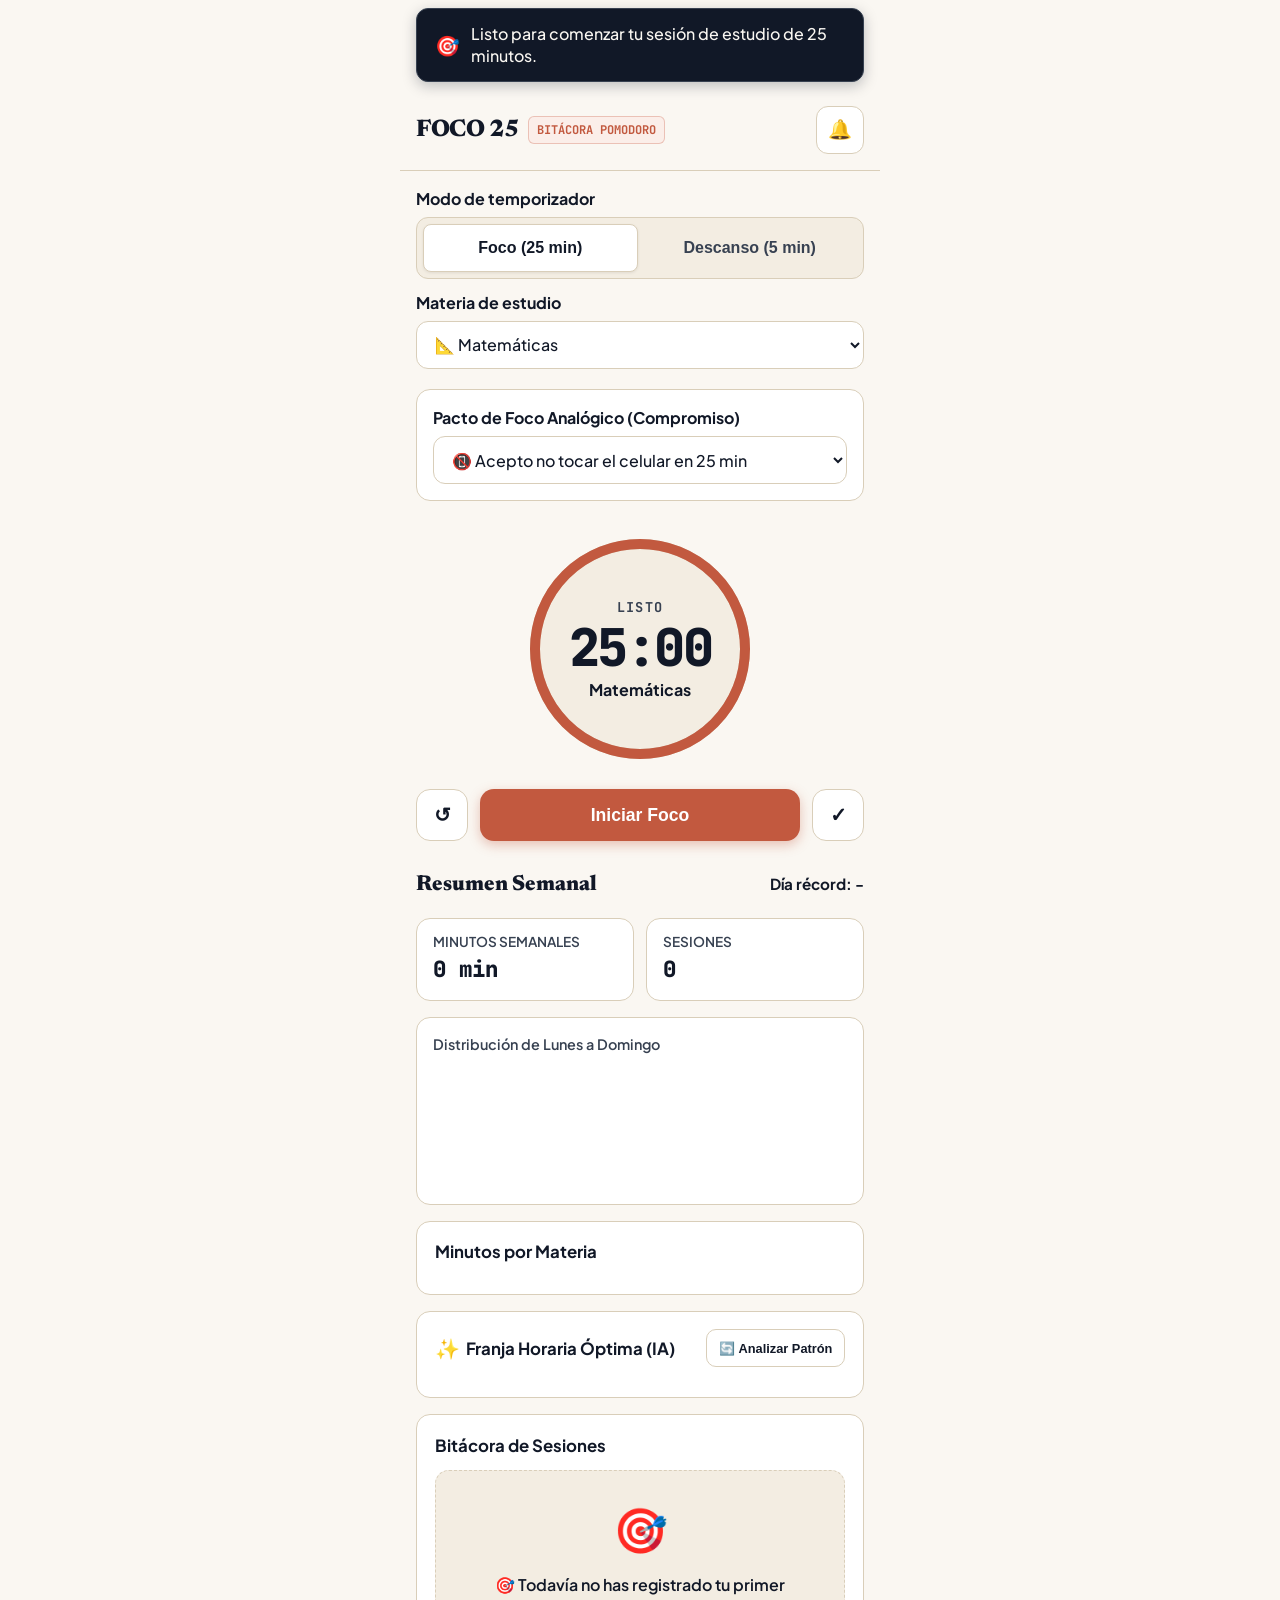
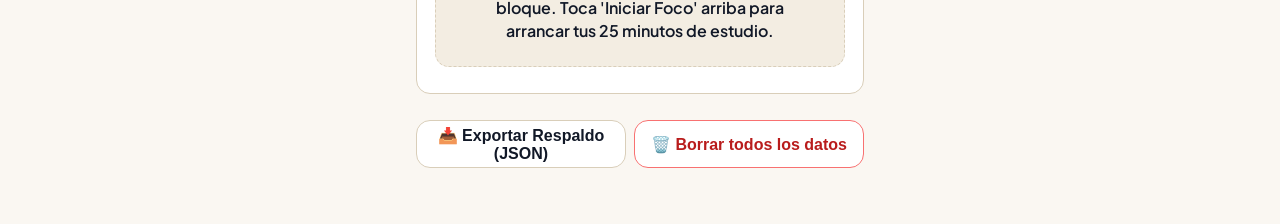
==== commit 0f817766: "M5: inteligencia con salida estructurada" ====
--- a/habitos-de-estudio-3196324/index.html
+++ b/habitos-de-estudio-3196324/index.html
@@ -125,6 +125,22 @@
           </div>
         </div>
 
+        <!-- Sello de IA (Ejercicio 29): Patrón Semanal y Franja Horaria Óptima -->
+        <div class="ai-insight-card" id="aiInsightCard" style="background:#ffffff; border:1.5px solid var(--border-parchment); border-radius:14px; padding:1.1rem;">
+          <div style="display:flex; justify-content:space-between; align-items:center; margin-bottom:0.75rem; flex-wrap:wrap; gap:8px;">
+            <div style="display:flex; align-items:center; gap:6px;">
+              <span style="font-size:1.25rem;">✨</span>
+              <h3 class="subsection-title" style="margin-bottom:0;">Franja Horaria Óptima (IA)</h3>
+            </div>
+            <button id="btnRefreshAiInsight" type="button" class="btn-secondary" style="height:38px; min-height:38px; width:auto; padding:0 12px; font-size:0.8rem; border-radius:10px; cursor:pointer;" title="Consultar análisis de Gemini">
+              🔄 Analizar Patrón
+            </button>
+          </div>
+          <div id="aiInsightContent">
+            <!-- Cargando o renderizado de tarjetas -->
+          </div>
+        </div>
+
         <!-- Historial de sesiones recientes -->
         <div class="history-card">
           <h3 class="subsection-title">Bitácora de Sesiones</h3>
